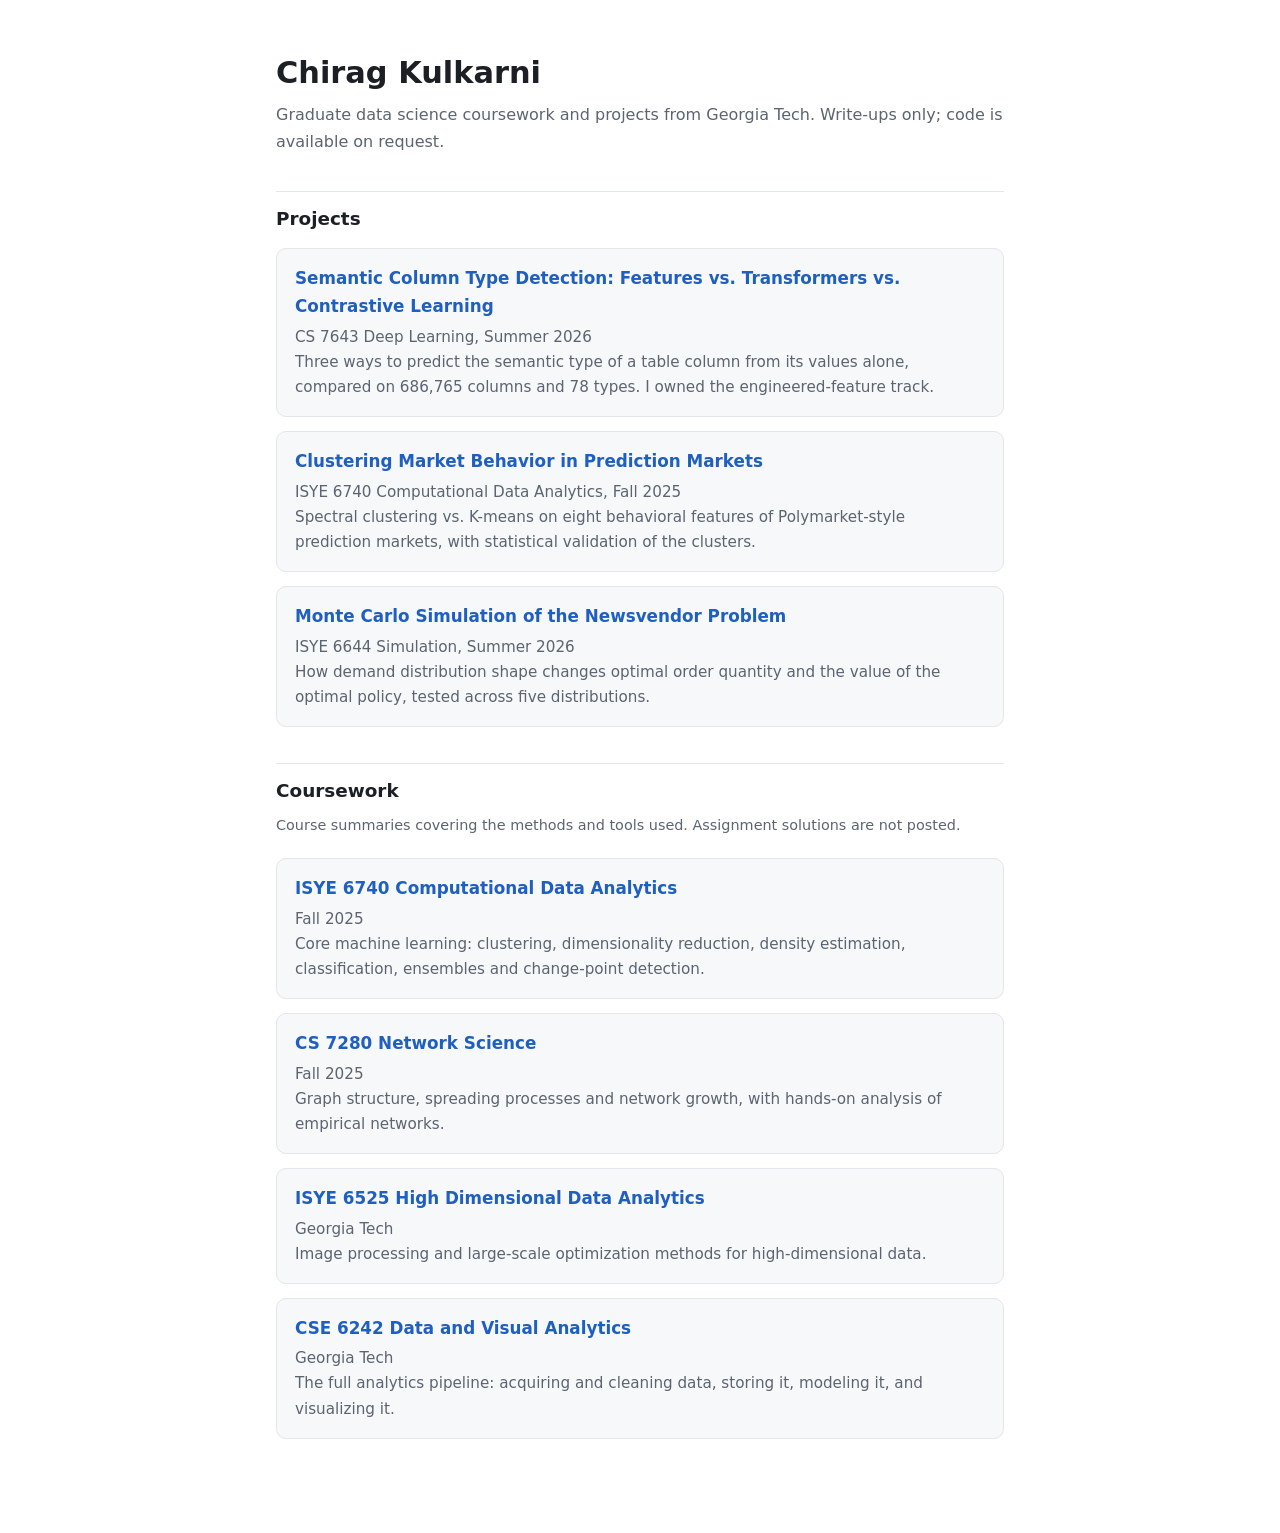
==== index.html @ 8889e4fe "Add portfolio site" ====
<!doctype html>
<html lang="en"><head><meta charset="utf-8"><meta name="viewport" content="width=device-width,initial-scale=1">
<meta name="robots" content="noindex,nofollow">
<title>Chirag Kulkarni: Project Portfolio</title><link rel="stylesheet" href="style.css"></head>
<body><main><h1>Chirag Kulkarni</h1>
<p class="sub">Graduate data science coursework and projects from Georgia Tech. Write-ups only; code is available on request.</p>
<h2>Projects</h2><a class="card" href="projects/column-type-detection.html"><h3>Semantic Column Type Detection: Features vs. Transformers vs. Contrastive Learning</h3><p>CS 7643 Deep Learning, Summer 2026</p><p>Three ways to predict the semantic type of a table column from its values alone, compared on 686,765 columns and 78 types. I owned the engineered-feature track.</p></a><a class="card" href="projects/polymarket-clustering.html"><h3>Clustering Market Behavior in Prediction Markets</h3><p>ISYE 6740 Computational Data Analytics, Fall 2025</p><p>Spectral clustering vs. K-means on eight behavioral features of Polymarket-style prediction markets, with statistical validation of the clusters.</p></a><a class="card" href="projects/newsvendor-simulation.html"><h3>Monte Carlo Simulation of the Newsvendor Problem</h3><p>ISYE 6644 Simulation, Summer 2026</p><p>How demand distribution shape changes optimal order quantity and the value of the optimal policy, tested across five distributions.</p></a>
<h2>Coursework</h2><p class="meta">Course summaries covering the methods and tools used. Assignment solutions are not posted.</p><a class="card" href="coursework/isye6740.html"><h3>ISYE 6740 Computational Data Analytics</h3><p>Fall 2025</p><p>Core machine learning: clustering, dimensionality reduction, density estimation, classification, ensembles and change-point detection.</p></a><a class="card" href="coursework/cs7280.html"><h3>CS 7280 Network Science</h3><p>Fall 2025</p><p>Graph structure, spreading processes and network growth, with hands-on analysis of empirical networks.</p></a><a class="card" href="coursework/isye6525.html"><h3>ISYE 6525 High Dimensional Data Analytics</h3><p>Georgia Tech</p><p>Image processing and large-scale optimization methods for high-dimensional data.</p></a><a class="card" href="coursework/cse6242.html"><h3>CSE 6242 Data and Visual Analytics</h3><p>Georgia Tech</p><p>The full analytics pipeline: acquiring and cleaning data, storing it, modeling it, and visualizing it.</p></a></main></body></html>
---- style.css ----
:root{--bg:#fff;--fg:#1c1f24;--muted:#5b6470;--line:#e3e6ea;--accent:#1f5fbf;--card:#f7f8fa}
@media (prefers-color-scheme:dark){:root{--bg:#14171b;--fg:#e8eaed;--muted:#9aa3ae;--line:#2a2f36;--accent:#7aa7ff;--card:#1b1f25}}
*{box-sizing:border-box}
body{margin:0;background:var(--bg);color:var(--fg);font:16px/1.65 system-ui,-apple-system,Segoe UI,Roboto,sans-serif}
main{max-width:760px;margin:0 auto;padding:48px 16px 80px}
a{color:var(--accent)}
h1{font-size:1.9rem;margin:0 0 4px}
h2{font-size:1.15rem;margin:36px 0 8px;padding-top:12px;border-top:1px solid var(--line)}
.sub{color:var(--muted);margin:0 0 28px}
.card{display:block;padding:16px 18px;margin:14px 0;background:var(--card);border:1px solid var(--line);border-radius:10px;text-decoration:none;color:inherit}
.card:hover{border-color:var(--accent)}
.card h3{margin:0 0 4px;font-size:1.05rem;color:var(--accent)}
.card p{margin:0;color:var(--muted);font-size:.95rem}
.meta{color:var(--muted);font-size:.9rem;margin:0 0 20px}
ul{padding-left:1.2rem}li{margin:8px 0}
table{border-collapse:collapse;width:100%;font-size:.95rem;margin:12px 0}
th,td{text-align:left;padding:8px 10px;border-bottom:1px solid var(--line)}
th{color:var(--muted);font-weight:600}
td.n,th.n{text-align:right;font-variant-numeric:tabular-nums}
.tags span{display:inline-block;margin:0 6px 6px 0;padding:2px 10px;border:1px solid var(--line);border-radius:99px;font-size:.82rem;color:var(--muted)}
.back{display:inline-block;margin-bottom:20px;font-size:.9rem}
@media (max-width:480px){main{padding-top:28px}}
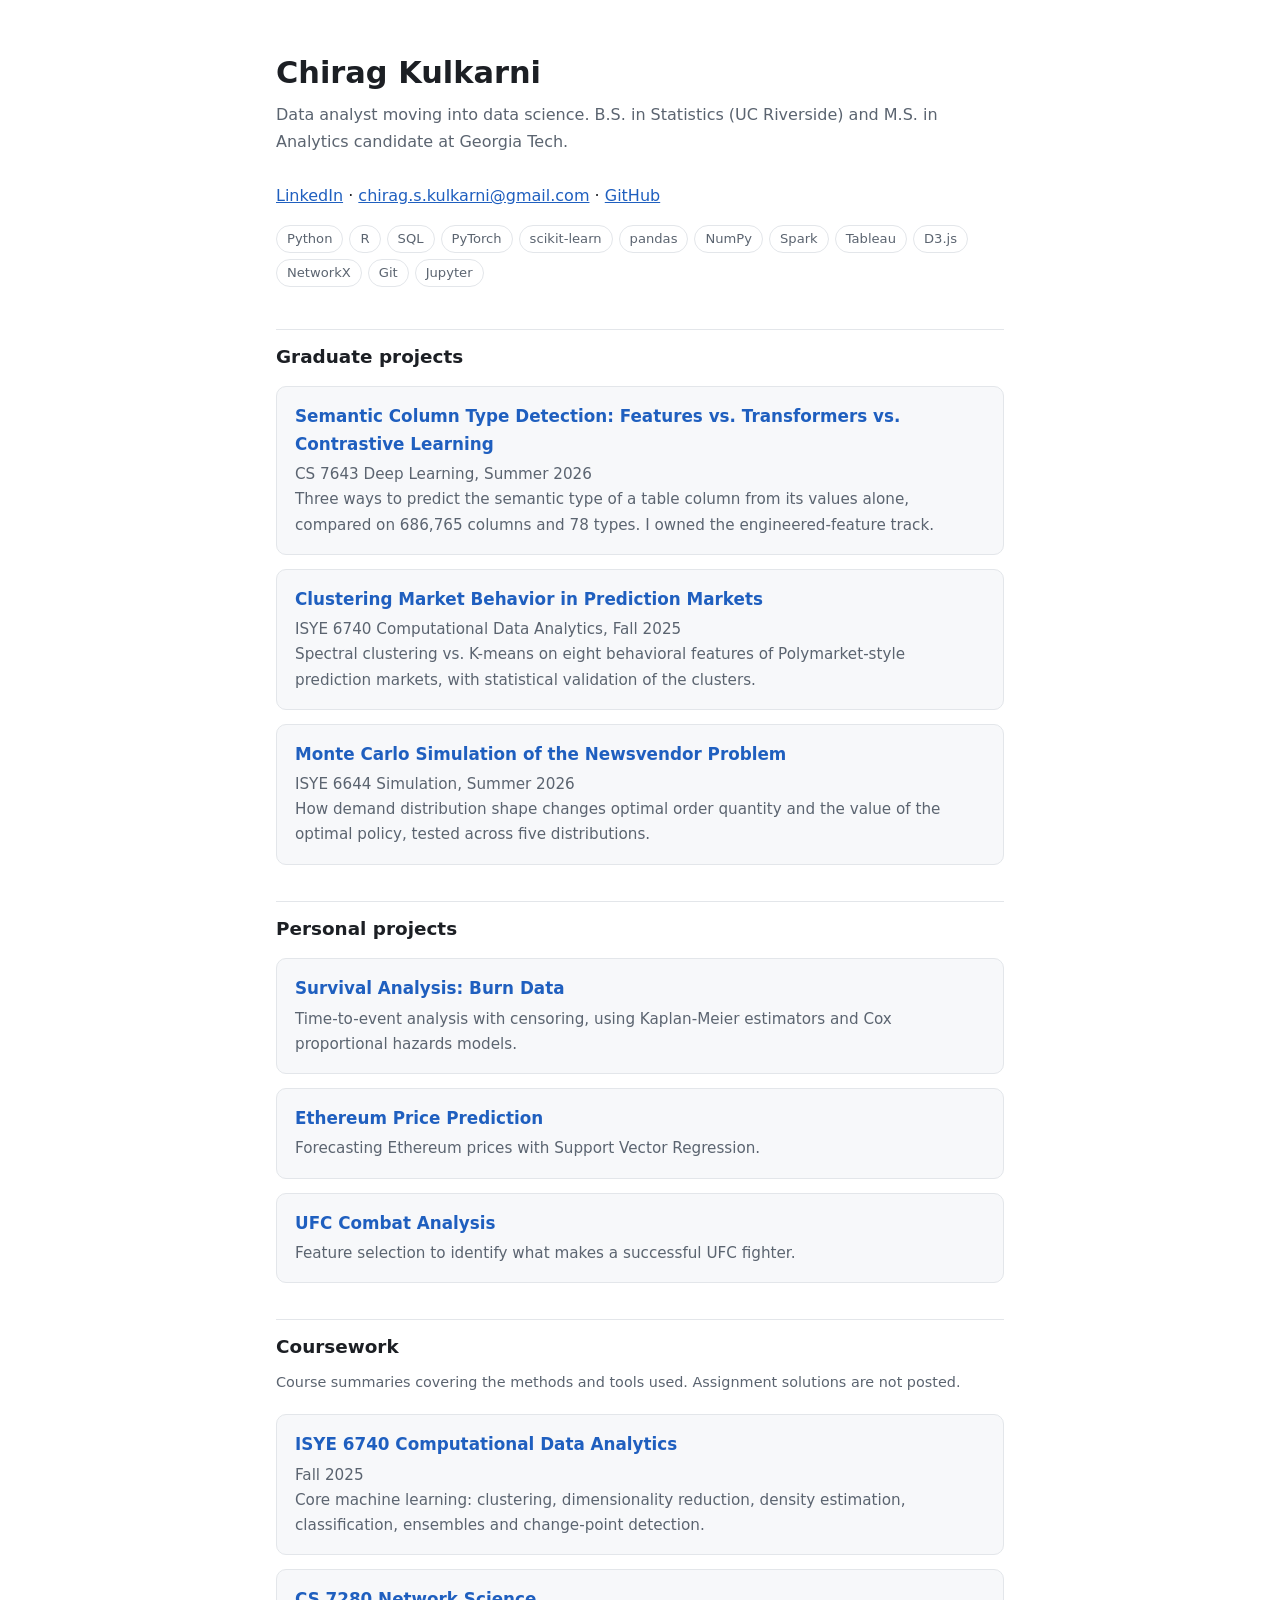
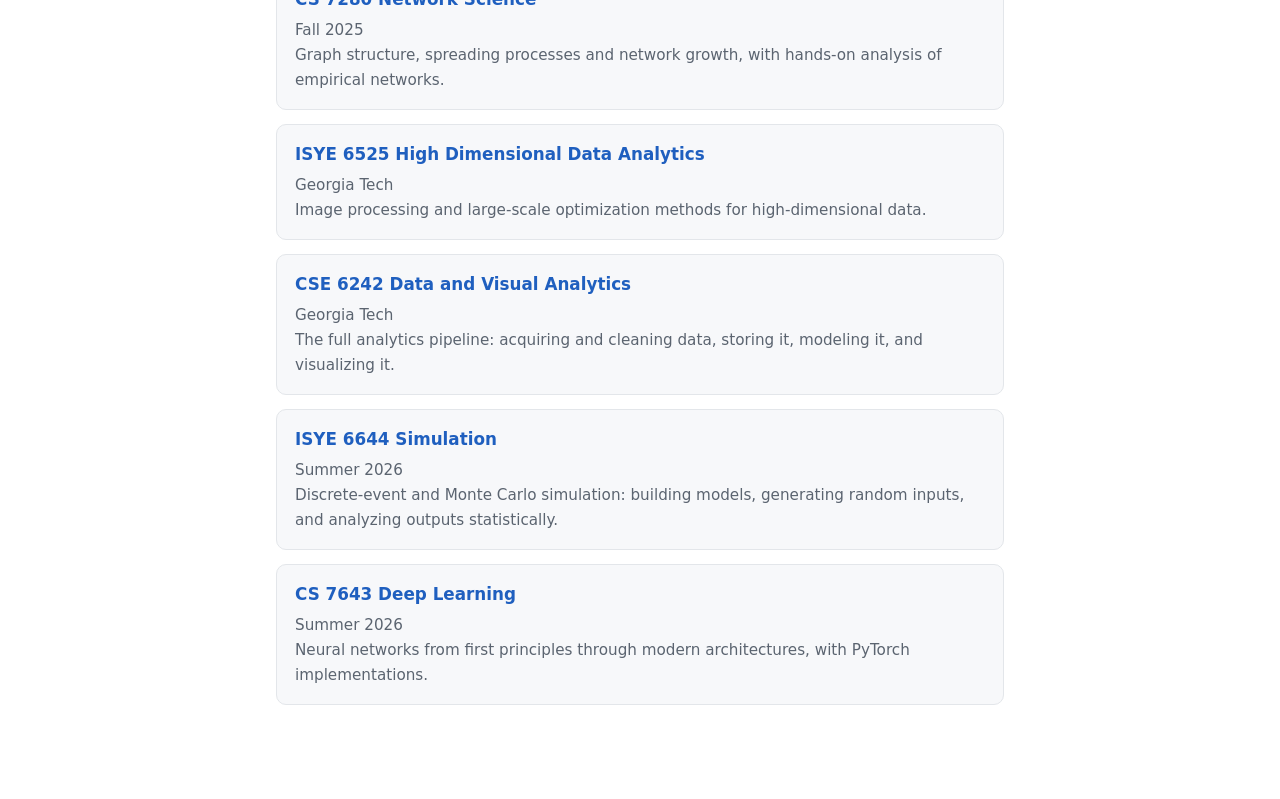
==== commit e22bcc9e: "Add intro, skills, personal projects, more coursework" ====
--- a/index.html
+++ b/index.html
@@ -3,6 +3,9 @@
 <meta name="robots" content="noindex,nofollow">
 <title>Chirag Kulkarni: Project Portfolio</title><link rel="stylesheet" href="style.css"></head>
 <body><main><h1>Chirag Kulkarni</h1>
-<p class="sub">Graduate data science coursework and projects from Georgia Tech. Write-ups only; code is available on request.</p>
-<h2>Projects</h2><a class="card" href="projects/column-type-detection.html"><h3>Semantic Column Type Detection: Features vs. Transformers vs. Contrastive Learning</h3><p>CS 7643 Deep Learning, Summer 2026</p><p>Three ways to predict the semantic type of a table column from its values alone, compared on 686,765 columns and 78 types. I owned the engineered-feature track.</p></a><a class="card" href="projects/polymarket-clustering.html"><h3>Clustering Market Behavior in Prediction Markets</h3><p>ISYE 6740 Computational Data Analytics, Fall 2025</p><p>Spectral clustering vs. K-means on eight behavioral features of Polymarket-style prediction markets, with statistical validation of the clusters.</p></a><a class="card" href="projects/newsvendor-simulation.html"><h3>Monte Carlo Simulation of the Newsvendor Problem</h3><p>ISYE 6644 Simulation, Summer 2026</p><p>How demand distribution shape changes optimal order quantity and the value of the optimal policy, tested across five distributions.</p></a>
-<h2>Coursework</h2><p class="meta">Course summaries covering the methods and tools used. Assignment solutions are not posted.</p><a class="card" href="coursework/isye6740.html"><h3>ISYE 6740 Computational Data Analytics</h3><p>Fall 2025</p><p>Core machine learning: clustering, dimensionality reduction, density estimation, classification, ensembles and change-point detection.</p></a><a class="card" href="coursework/cs7280.html"><h3>CS 7280 Network Science</h3><p>Fall 2025</p><p>Graph structure, spreading processes and network growth, with hands-on analysis of empirical networks.</p></a><a class="card" href="coursework/isye6525.html"><h3>ISYE 6525 High Dimensional Data Analytics</h3><p>Georgia Tech</p><p>Image processing and large-scale optimization methods for high-dimensional data.</p></a><a class="card" href="coursework/cse6242.html"><h3>CSE 6242 Data and Visual Analytics</h3><p>Georgia Tech</p><p>The full analytics pipeline: acquiring and cleaning data, storing it, modeling it, and visualizing it.</p></a></main></body></html>+<p class="sub">Data analyst moving into data science. B.S. in Statistics (UC Riverside) and M.S. in Analytics candidate at Georgia Tech.</p>
+<p><a href="https://www.linkedin.com/in/chiragk1">LinkedIn</a> &middot; <a href="mailto:chirag.s.kulkarni@gmail.com">chirag.s.kulkarni@gmail.com</a> &middot; <a href="https://github.com/chiragk0">GitHub</a></p>
+<div class="tags"><span>Python</span><span>R</span><span>SQL</span><span>PyTorch</span><span>scikit-learn</span><span>pandas</span><span>NumPy</span><span>Spark</span><span>Tableau</span><span>D3.js</span><span>NetworkX</span><span>Git</span><span>Jupyter</span></div>
+<h2>Graduate projects</h2><a class="card" href="projects/column-type-detection.html"><h3>Semantic Column Type Detection: Features vs. Transformers vs. Contrastive Learning</h3><p>CS 7643 Deep Learning, Summer 2026</p><p>Three ways to predict the semantic type of a table column from its values alone, compared on 686,765 columns and 78 types. I owned the engineered-feature track.</p></a><a class="card" href="projects/polymarket-clustering.html"><h3>Clustering Market Behavior in Prediction Markets</h3><p>ISYE 6740 Computational Data Analytics, Fall 2025</p><p>Spectral clustering vs. K-means on eight behavioral features of Polymarket-style prediction markets, with statistical validation of the clusters.</p></a><a class="card" href="projects/newsvendor-simulation.html"><h3>Monte Carlo Simulation of the Newsvendor Problem</h3><p>ISYE 6644 Simulation, Summer 2026</p><p>How demand distribution shape changes optimal order quantity and the value of the optimal policy, tested across five distributions.</p></a>
+<h2>Personal projects</h2><a class="card" href="https://github.com/chiragk0/Survival-Analysis"><h3>Survival Analysis: Burn Data</h3><p>Time-to-event analysis with censoring, using Kaplan-Meier estimators and Cox proportional hazards models.</p></a><a class="card" href="https://github.com/chiragk0/Ethereum-Price-Prediction"><h3>Ethereum Price Prediction</h3><p>Forecasting Ethereum prices with Support Vector Regression.</p></a><a class="card" href="https://github.com/chiragk0/combat_analysis"><h3>UFC Combat Analysis</h3><p>Feature selection to identify what makes a successful UFC fighter.</p></a>
+<h2>Coursework</h2><p class="meta">Course summaries covering the methods and tools used. Assignment solutions are not posted.</p><a class="card" href="coursework/isye6740.html"><h3>ISYE 6740 Computational Data Analytics</h3><p>Fall 2025</p><p>Core machine learning: clustering, dimensionality reduction, density estimation, classification, ensembles and change-point detection.</p></a><a class="card" href="coursework/cs7280.html"><h3>CS 7280 Network Science</h3><p>Fall 2025</p><p>Graph structure, spreading processes and network growth, with hands-on analysis of empirical networks.</p></a><a class="card" href="coursework/isye6525.html"><h3>ISYE 6525 High Dimensional Data Analytics</h3><p>Georgia Tech</p><p>Image processing and large-scale optimization methods for high-dimensional data.</p></a><a class="card" href="coursework/cse6242.html"><h3>CSE 6242 Data and Visual Analytics</h3><p>Georgia Tech</p><p>The full analytics pipeline: acquiring and cleaning data, storing it, modeling it, and visualizing it.</p></a><a class="card" href="coursework/isye6644.html"><h3>ISYE 6644 Simulation</h3><p>Summer 2026</p><p>Discrete-event and Monte Carlo simulation: building models, generating random inputs, and analyzing outputs statistically.</p></a><a class="card" href="coursework/cs7643.html"><h3>CS 7643 Deep Learning</h3><p>Summer 2026</p><p>Neural networks from first principles through modern architectures, with PyTorch implementations.</p></a></main></body></html>
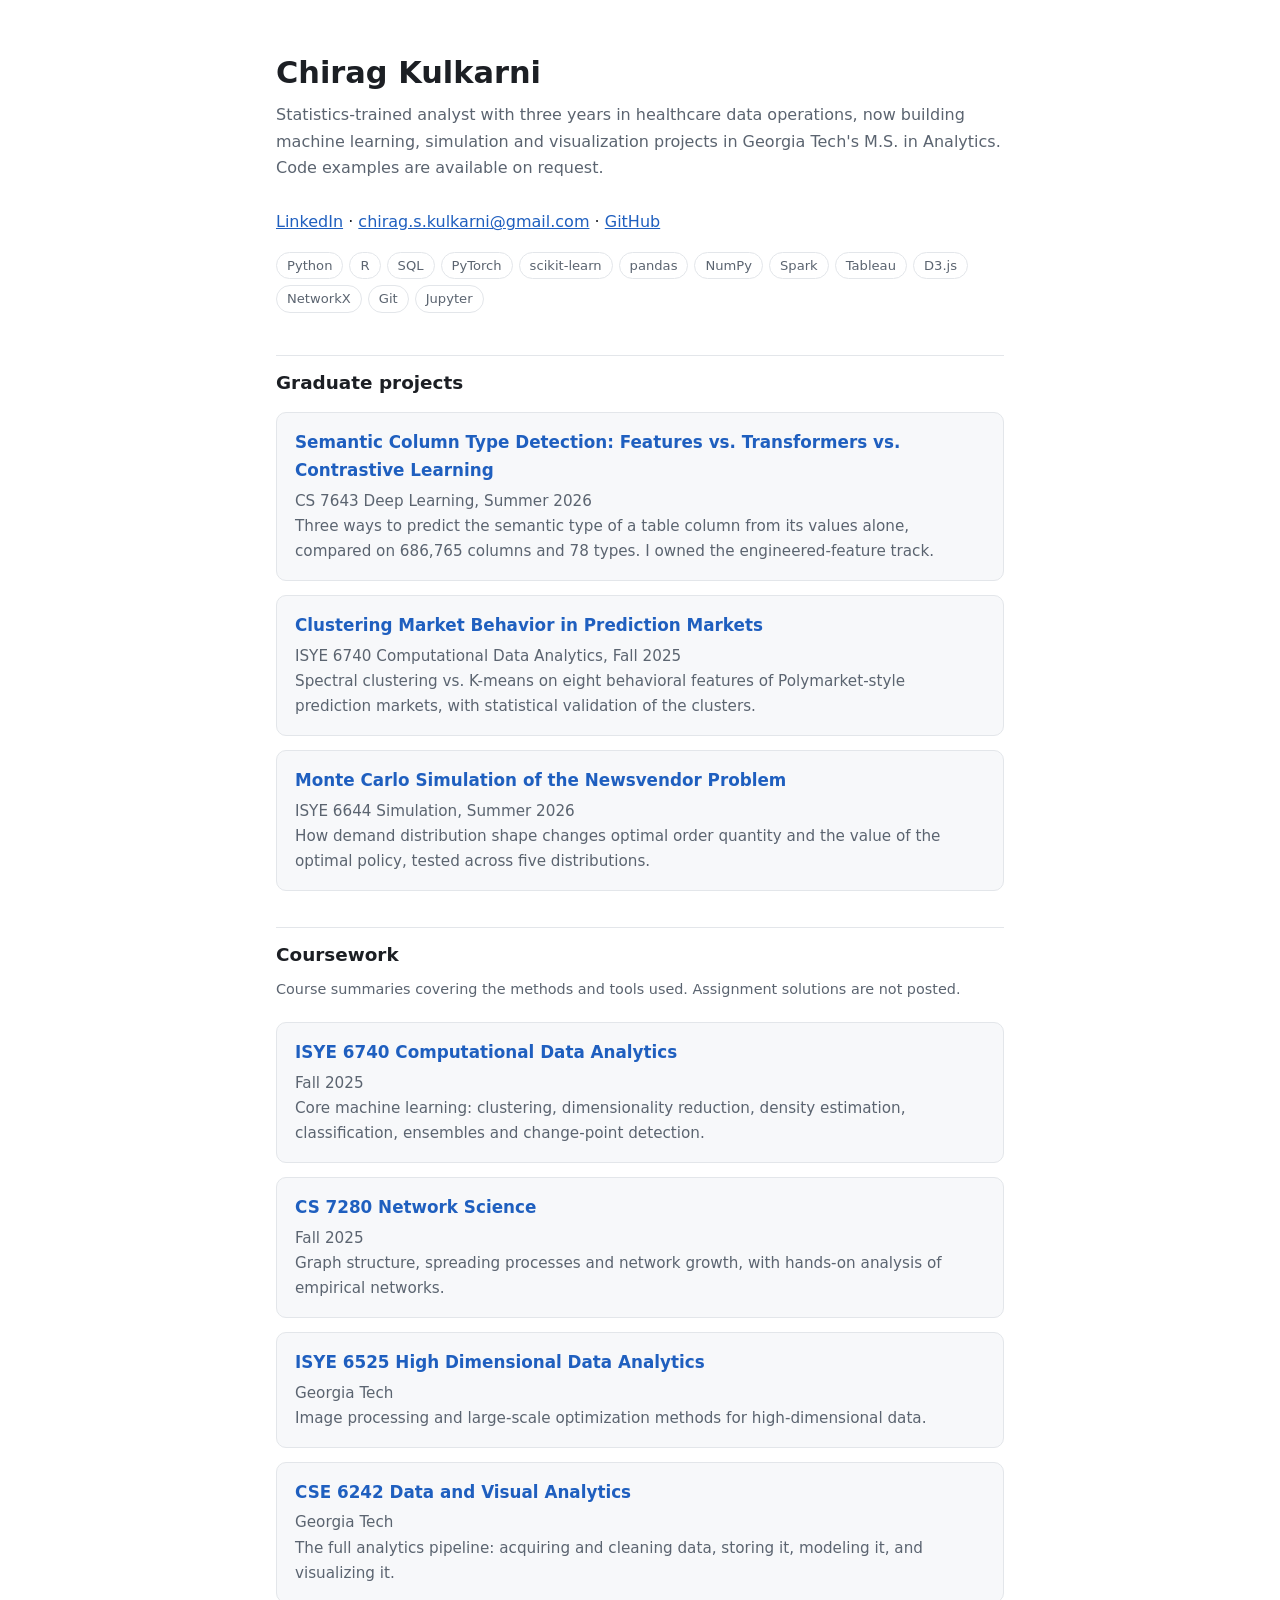
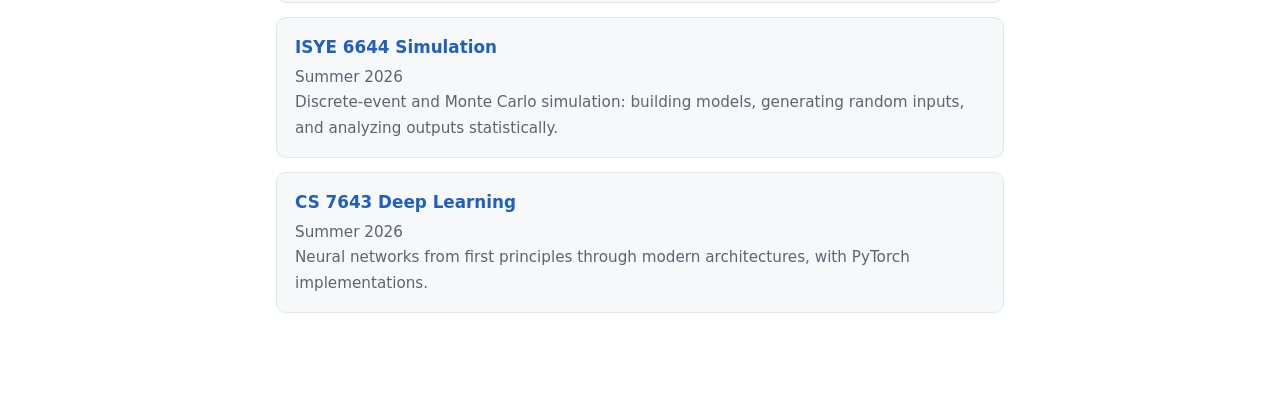
==== commit ac72638b: "Update intro, remove personal projects" ====
--- a/index.html
+++ b/index.html
@@ -3,9 +3,8 @@
 <meta name="robots" content="noindex,nofollow">
 <title>Chirag Kulkarni: Project Portfolio</title><link rel="stylesheet" href="style.css"></head>
 <body><main><h1>Chirag Kulkarni</h1>
-<p class="sub">Data analyst moving into data science. B.S. in Statistics (UC Riverside) and M.S. in Analytics candidate at Georgia Tech.</p>
+<p class="sub">Statistics-trained analyst with three years in healthcare data operations, now building machine learning, simulation and visualization projects in Georgia Tech's M.S. in Analytics. Code examples are available on request.</p>
 <p><a href="https://www.linkedin.com/in/chiragk1">LinkedIn</a> &middot; <a href="mailto:chirag.s.kulkarni@gmail.com">chirag.s.kulkarni@gmail.com</a> &middot; <a href="https://github.com/chiragk0">GitHub</a></p>
 <div class="tags"><span>Python</span><span>R</span><span>SQL</span><span>PyTorch</span><span>scikit-learn</span><span>pandas</span><span>NumPy</span><span>Spark</span><span>Tableau</span><span>D3.js</span><span>NetworkX</span><span>Git</span><span>Jupyter</span></div>
 <h2>Graduate projects</h2><a class="card" href="projects/column-type-detection.html"><h3>Semantic Column Type Detection: Features vs. Transformers vs. Contrastive Learning</h3><p>CS 7643 Deep Learning, Summer 2026</p><p>Three ways to predict the semantic type of a table column from its values alone, compared on 686,765 columns and 78 types. I owned the engineered-feature track.</p></a><a class="card" href="projects/polymarket-clustering.html"><h3>Clustering Market Behavior in Prediction Markets</h3><p>ISYE 6740 Computational Data Analytics, Fall 2025</p><p>Spectral clustering vs. K-means on eight behavioral features of Polymarket-style prediction markets, with statistical validation of the clusters.</p></a><a class="card" href="projects/newsvendor-simulation.html"><h3>Monte Carlo Simulation of the Newsvendor Problem</h3><p>ISYE 6644 Simulation, Summer 2026</p><p>How demand distribution shape changes optimal order quantity and the value of the optimal policy, tested across five distributions.</p></a>
-<h2>Personal projects</h2><a class="card" href="https://github.com/chiragk0/Survival-Analysis"><h3>Survival Analysis: Burn Data</h3><p>Time-to-event analysis with censoring, using Kaplan-Meier estimators and Cox proportional hazards models.</p></a><a class="card" href="https://github.com/chiragk0/Ethereum-Price-Prediction"><h3>Ethereum Price Prediction</h3><p>Forecasting Ethereum prices with Support Vector Regression.</p></a><a class="card" href="https://github.com/chiragk0/combat_analysis"><h3>UFC Combat Analysis</h3><p>Feature selection to identify what makes a successful UFC fighter.</p></a>
 <h2>Coursework</h2><p class="meta">Course summaries covering the methods and tools used. Assignment solutions are not posted.</p><a class="card" href="coursework/isye6740.html"><h3>ISYE 6740 Computational Data Analytics</h3><p>Fall 2025</p><p>Core machine learning: clustering, dimensionality reduction, density estimation, classification, ensembles and change-point detection.</p></a><a class="card" href="coursework/cs7280.html"><h3>CS 7280 Network Science</h3><p>Fall 2025</p><p>Graph structure, spreading processes and network growth, with hands-on analysis of empirical networks.</p></a><a class="card" href="coursework/isye6525.html"><h3>ISYE 6525 High Dimensional Data Analytics</h3><p>Georgia Tech</p><p>Image processing and large-scale optimization methods for high-dimensional data.</p></a><a class="card" href="coursework/cse6242.html"><h3>CSE 6242 Data and Visual Analytics</h3><p>Georgia Tech</p><p>The full analytics pipeline: acquiring and cleaning data, storing it, modeling it, and visualizing it.</p></a><a class="card" href="coursework/isye6644.html"><h3>ISYE 6644 Simulation</h3><p>Summer 2026</p><p>Discrete-event and Monte Carlo simulation: building models, generating random inputs, and analyzing outputs statistically.</p></a><a class="card" href="coursework/cs7643.html"><h3>CS 7643 Deep Learning</h3><p>Summer 2026</p><p>Neural networks from first principles through modern architectures, with PyTorch implementations.</p></a></main></body></html>
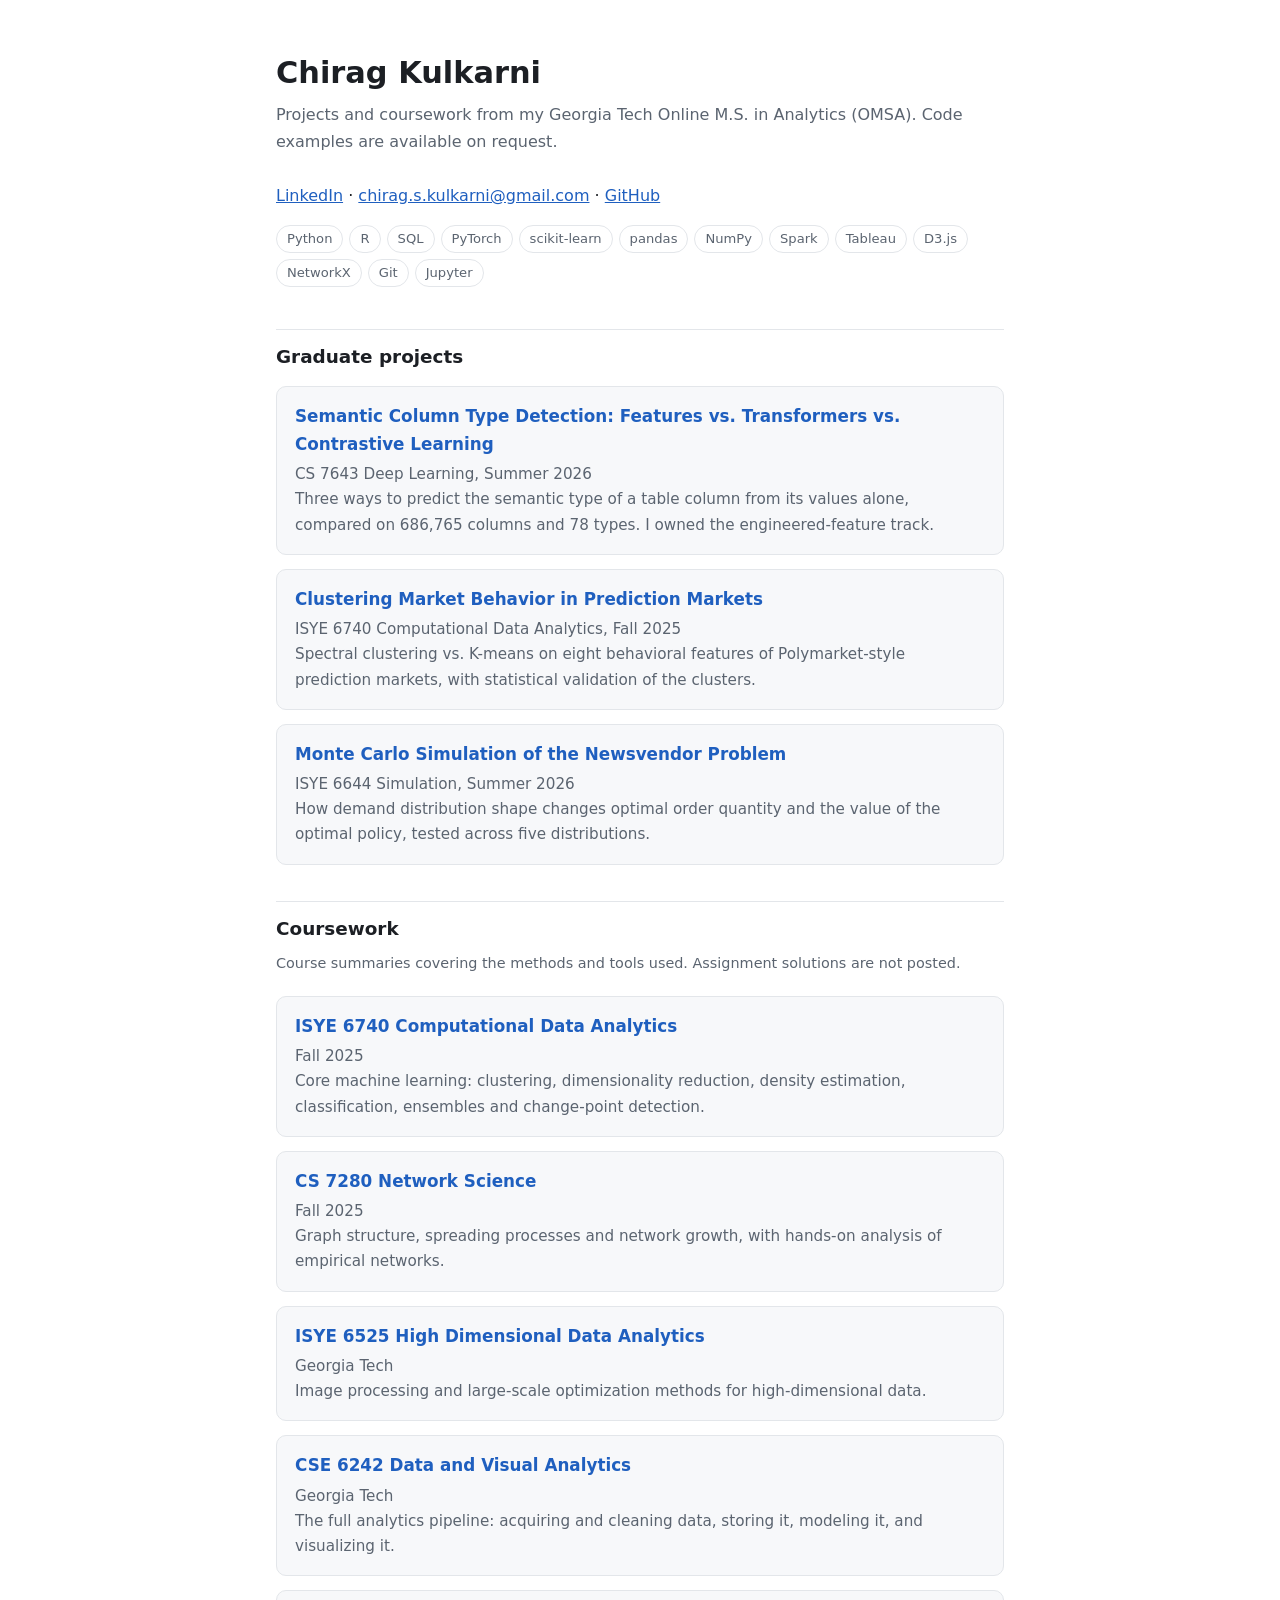
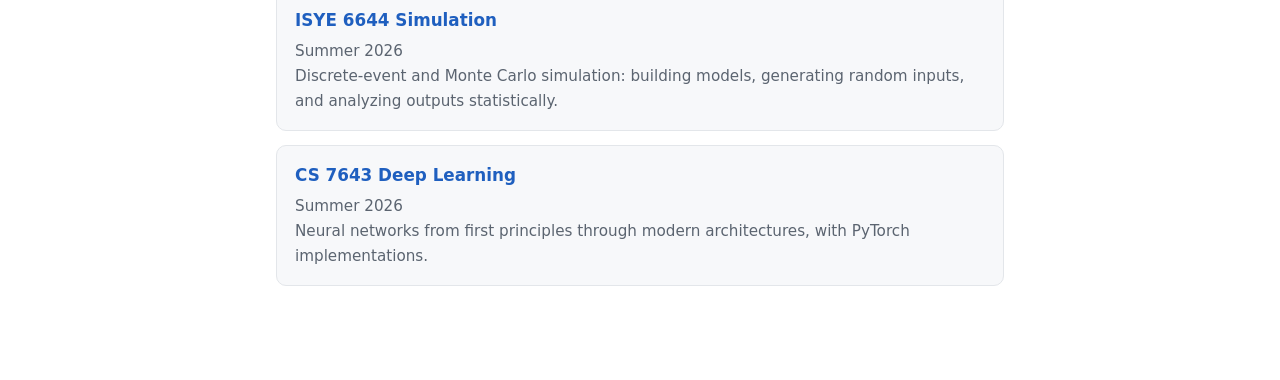
==== commit f6877f17: "Simplify intro" ====
--- a/index.html
+++ b/index.html
@@ -3,7 +3,7 @@
 <meta name="robots" content="noindex,nofollow">
 <title>Chirag Kulkarni: Project Portfolio</title><link rel="stylesheet" href="style.css"></head>
 <body><main><h1>Chirag Kulkarni</h1>
-<p class="sub">Statistics-trained analyst with three years in healthcare data operations, now building machine learning, simulation and visualization projects in Georgia Tech's M.S. in Analytics. Code examples are available on request.</p>
+<p class="sub">Projects and coursework from my Georgia Tech Online M.S. in Analytics (OMSA). Code examples are available on request.</p>
 <p><a href="https://www.linkedin.com/in/chiragk1">LinkedIn</a> &middot; <a href="mailto:chirag.s.kulkarni@gmail.com">chirag.s.kulkarni@gmail.com</a> &middot; <a href="https://github.com/chiragk0">GitHub</a></p>
 <div class="tags"><span>Python</span><span>R</span><span>SQL</span><span>PyTorch</span><span>scikit-learn</span><span>pandas</span><span>NumPy</span><span>Spark</span><span>Tableau</span><span>D3.js</span><span>NetworkX</span><span>Git</span><span>Jupyter</span></div>
 <h2>Graduate projects</h2><a class="card" href="projects/column-type-detection.html"><h3>Semantic Column Type Detection: Features vs. Transformers vs. Contrastive Learning</h3><p>CS 7643 Deep Learning, Summer 2026</p><p>Three ways to predict the semantic type of a table column from its values alone, compared on 686,765 columns and 78 types. I owned the engineered-feature track.</p></a><a class="card" href="projects/polymarket-clustering.html"><h3>Clustering Market Behavior in Prediction Markets</h3><p>ISYE 6740 Computational Data Analytics, Fall 2025</p><p>Spectral clustering vs. K-means on eight behavioral features of Polymarket-style prediction markets, with statistical validation of the clusters.</p></a><a class="card" href="projects/newsvendor-simulation.html"><h3>Monte Carlo Simulation of the Newsvendor Problem</h3><p>ISYE 6644 Simulation, Summer 2026</p><p>How demand distribution shape changes optimal order quantity and the value of the optimal policy, tested across five distributions.</p></a>
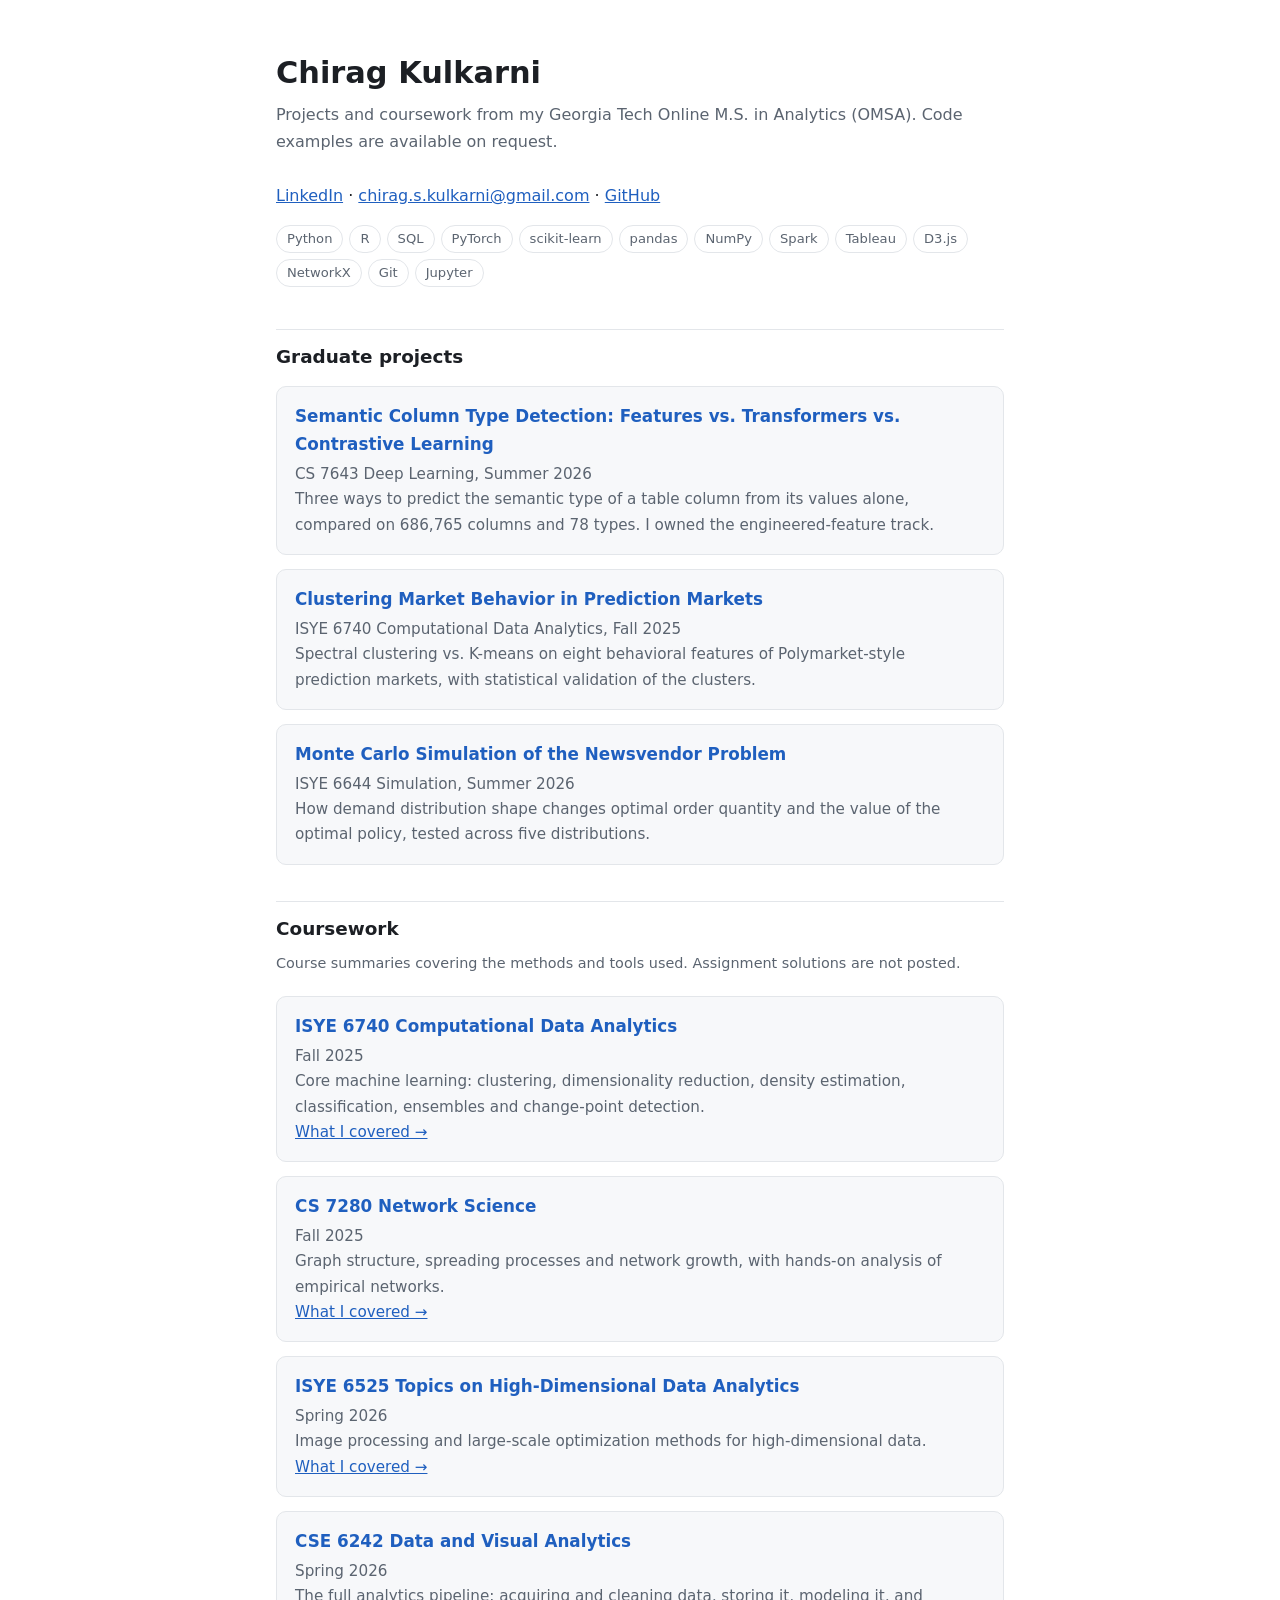
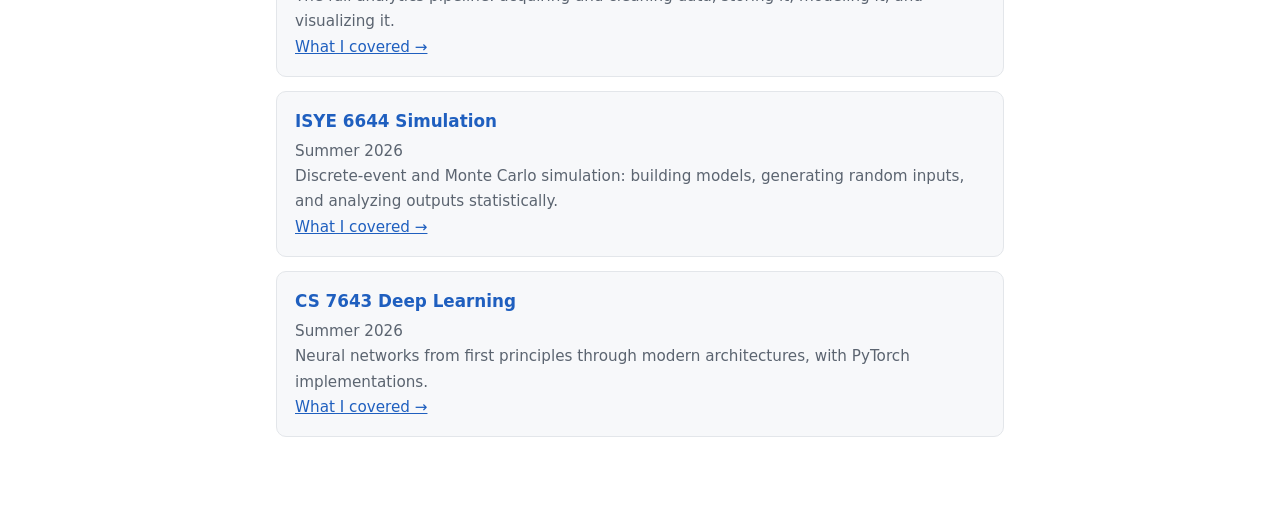
==== commit 159c0f0d: "Add syllabi links" ====
--- a/index.html
+++ b/index.html
@@ -7,4 +7,4 @@
 <p><a href="https://www.linkedin.com/in/chiragk1">LinkedIn</a> &middot; <a href="mailto:chirag.s.kulkarni@gmail.com">chirag.s.kulkarni@gmail.com</a> &middot; <a href="https://github.com/chiragk0">GitHub</a></p>
 <div class="tags"><span>Python</span><span>R</span><span>SQL</span><span>PyTorch</span><span>scikit-learn</span><span>pandas</span><span>NumPy</span><span>Spark</span><span>Tableau</span><span>D3.js</span><span>NetworkX</span><span>Git</span><span>Jupyter</span></div>
 <h2>Graduate projects</h2><a class="card" href="projects/column-type-detection.html"><h3>Semantic Column Type Detection: Features vs. Transformers vs. Contrastive Learning</h3><p>CS 7643 Deep Learning, Summer 2026</p><p>Three ways to predict the semantic type of a table column from its values alone, compared on 686,765 columns and 78 types. I owned the engineered-feature track.</p></a><a class="card" href="projects/polymarket-clustering.html"><h3>Clustering Market Behavior in Prediction Markets</h3><p>ISYE 6740 Computational Data Analytics, Fall 2025</p><p>Spectral clustering vs. K-means on eight behavioral features of Polymarket-style prediction markets, with statistical validation of the clusters.</p></a><a class="card" href="projects/newsvendor-simulation.html"><h3>Monte Carlo Simulation of the Newsvendor Problem</h3><p>ISYE 6644 Simulation, Summer 2026</p><p>How demand distribution shape changes optimal order quantity and the value of the optimal policy, tested across five distributions.</p></a>
-<h2>Coursework</h2><p class="meta">Course summaries covering the methods and tools used. Assignment solutions are not posted.</p><a class="card" href="coursework/isye6740.html"><h3>ISYE 6740 Computational Data Analytics</h3><p>Fall 2025</p><p>Core machine learning: clustering, dimensionality reduction, density estimation, classification, ensembles and change-point detection.</p></a><a class="card" href="coursework/cs7280.html"><h3>CS 7280 Network Science</h3><p>Fall 2025</p><p>Graph structure, spreading processes and network growth, with hands-on analysis of empirical networks.</p></a><a class="card" href="coursework/isye6525.html"><h3>ISYE 6525 High Dimensional Data Analytics</h3><p>Georgia Tech</p><p>Image processing and large-scale optimization methods for high-dimensional data.</p></a><a class="card" href="coursework/cse6242.html"><h3>CSE 6242 Data and Visual Analytics</h3><p>Georgia Tech</p><p>The full analytics pipeline: acquiring and cleaning data, storing it, modeling it, and visualizing it.</p></a><a class="card" href="coursework/isye6644.html"><h3>ISYE 6644 Simulation</h3><p>Summer 2026</p><p>Discrete-event and Monte Carlo simulation: building models, generating random inputs, and analyzing outputs statistically.</p></a><a class="card" href="coursework/cs7643.html"><h3>CS 7643 Deep Learning</h3><p>Summer 2026</p><p>Neural networks from first principles through modern architectures, with PyTorch implementations.</p></a></main></body></html>+<h2>Coursework</h2><p class="meta">Course summaries covering the methods and tools used. Assignment solutions are not posted.</p><div class="card"><h3><a href="syllabi/isye6740.pdf">ISYE 6740 Computational Data Analytics</a></h3><p>Fall 2025</p><p>Core machine learning: clustering, dimensionality reduction, density estimation, classification, ensembles and change-point detection.</p><p><a href="coursework/isye6740.html">What I covered &rarr;</a></p></div><div class="card"><h3><a href="https://omscs.gatech.edu/index%2Ephp/cs-7280-network-science">CS 7280 Network Science</a></h3><p>Fall 2025</p><p>Graph structure, spreading processes and network growth, with hands-on analysis of empirical networks.</p><p><a href="coursework/cs7280.html">What I covered &rarr;</a></p></div><div class="card"><h3><a href="syllabi/isye6525.pdf">ISYE 6525 Topics on High-Dimensional Data Analytics</a></h3><p>Spring 2026</p><p>Image processing and large-scale optimization methods for high-dimensional data.</p><p><a href="coursework/isye6525.html">What I covered &rarr;</a></p></div><div class="card"><h3><a href="https://poloclub.github.io/cse6242-2026spring-online/">CSE 6242 Data and Visual Analytics</a></h3><p>Spring 2026</p><p>The full analytics pipeline: acquiring and cleaning data, storing it, modeling it, and visualizing it.</p><p><a href="coursework/cse6242.html">What I covered &rarr;</a></p></div><div class="card"><h3><a href="syllabi/isye6644.pdf">ISYE 6644 Simulation</a></h3><p>Summer 2026</p><p>Discrete-event and Monte Carlo simulation: building models, generating random inputs, and analyzing outputs statistically.</p><p><a href="coursework/isye6644.html">What I covered &rarr;</a></p></div><div class="card"><h3><a href="syllabi/cs7643.pdf">CS 7643 Deep Learning</a></h3><p>Summer 2026</p><p>Neural networks from first principles through modern architectures, with PyTorch implementations.</p><p><a href="coursework/cs7643.html">What I covered &rarr;</a></p></div></main></body></html>
--- a/style.css
+++ b/style.css
@@ -9,6 +9,9 @@
 .sub{color:var(--muted);margin:0 0 28px}
 .card{display:block;padding:16px 18px;margin:14px 0;background:var(--card);border:1px solid var(--line);border-radius:10px;text-decoration:none;color:inherit}
 .card:hover{border-color:var(--accent)}
+.card h3 a{text-decoration:none}
+.card h3 a:hover{text-decoration:underline}
+h1 a{color:inherit;text-decoration-color:var(--line)}
 .card h3{margin:0 0 4px;font-size:1.05rem;color:var(--accent)}
 .card p{margin:0;color:var(--muted);font-size:.95rem}
 .meta{color:var(--muted);font-size:.9rem;margin:0 0 20px}
